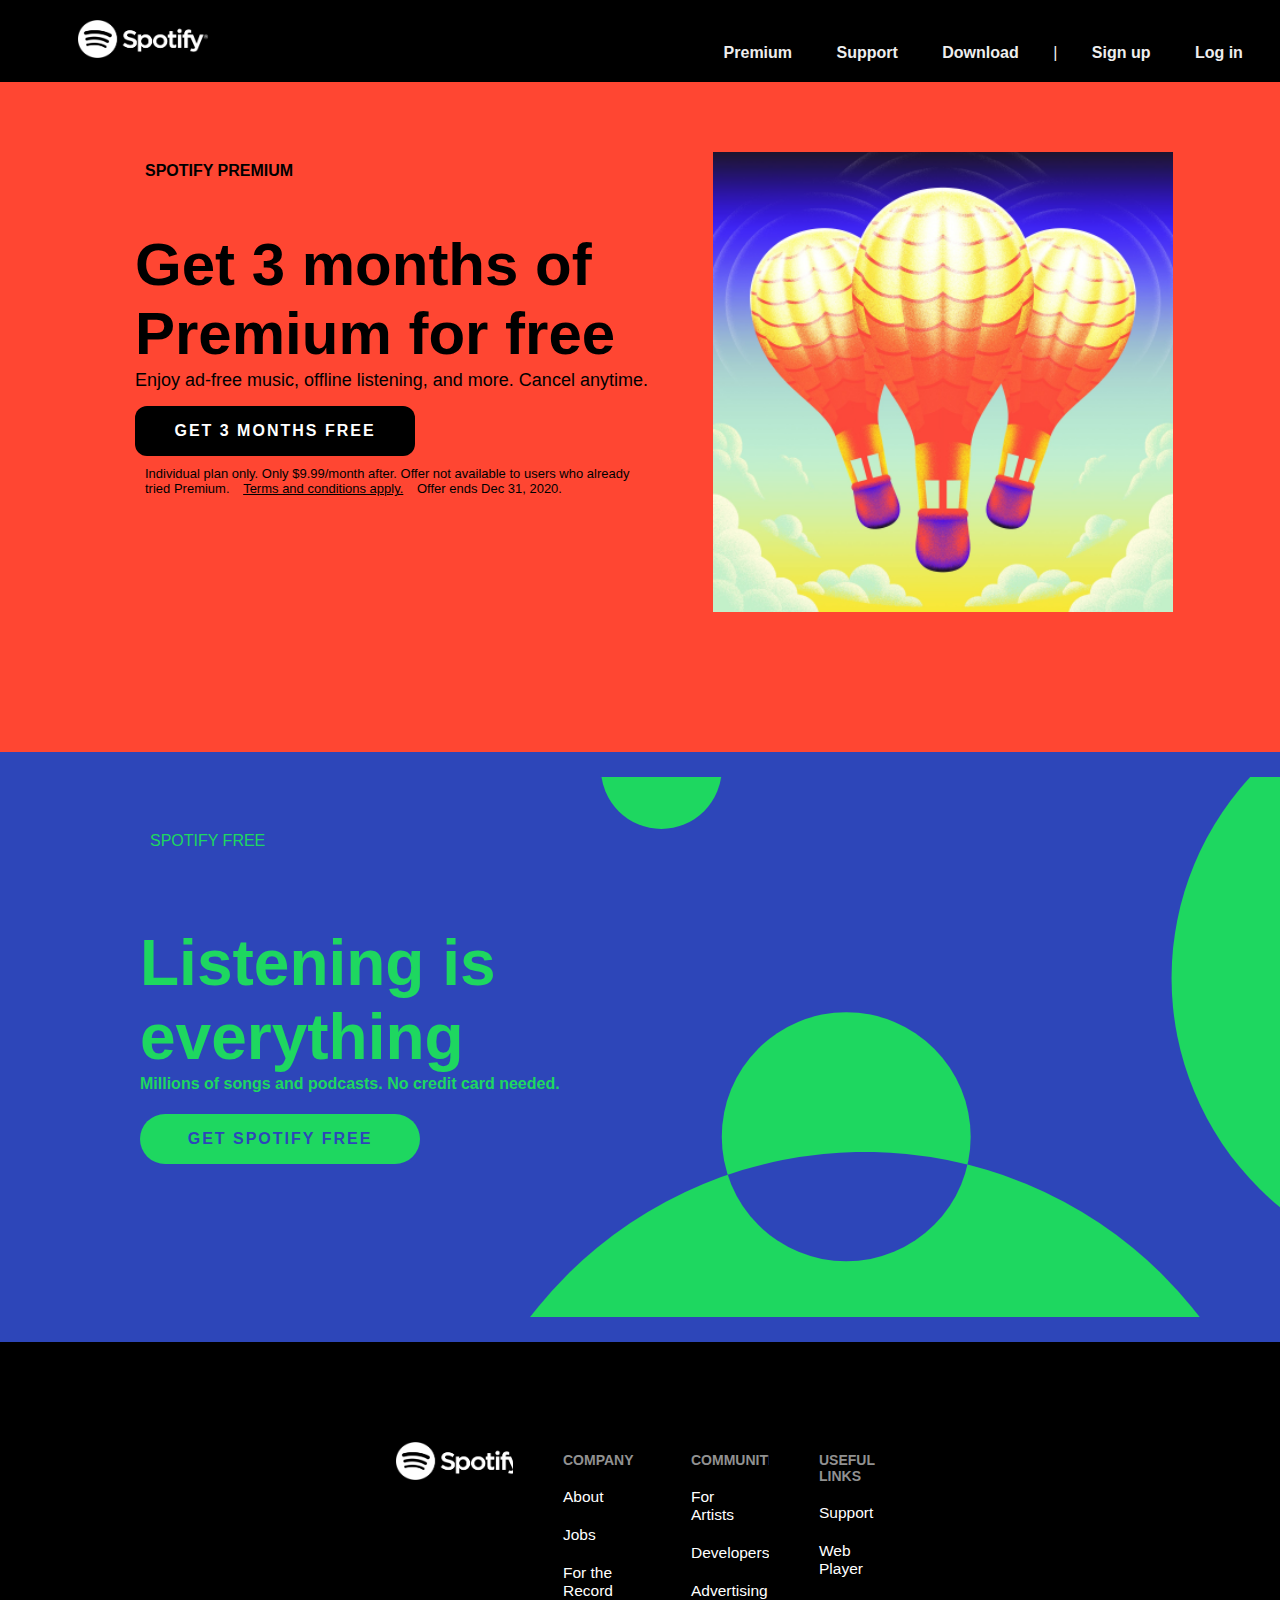
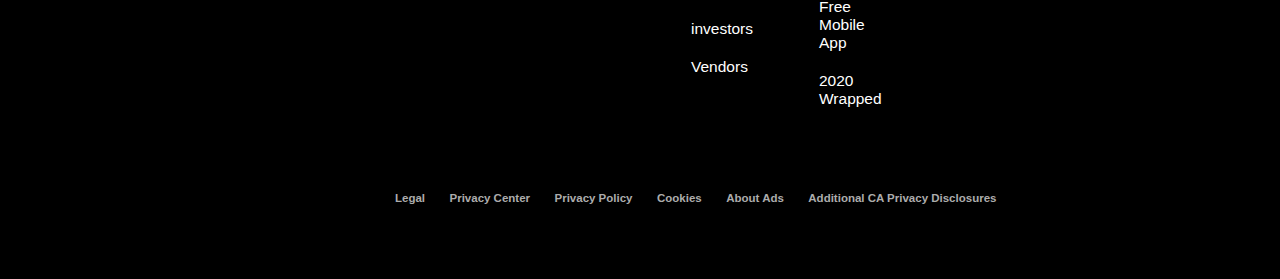
==== Spotify-login v1.0/index.html @ f6a8dc1d "Merged the styles and combined pages" ====
<!DOCTYPE html>
<html lang="en">

<head>
    <meta charset="UTF-8">
    <meta name="viewport" content="width=device-width, initial-scale=1.0">
    <title>Spotify Replica</title>
    <link rel="stylesheet" href="style.css">
    <link rel="stylesheet" href="homepgstyle.css">
</head>

<body>
    <header>
        <div class="container">
            <ul class="header-nav">
                <a class="header-menu" href="index.html"><img class="header-logo"
                        src="images/Spotify_Logo_CMYK_White.png"></a>
                <a class="header-menu" href="">Premium</a>
                <a class="header-menu" href="">Support</a>
                <a class="header-menu" href="">Download</a>
                <a class="divider">|</a>
                <a class="header-menu" href="">Sign up</a>
                <a class="header-menu" href="loginPage/login.html">Log in</a>
            </ul>
        </div>
    </header>
    <section class="main">
        <div class="wrapper">
            <div class="mtxt">
                <div id="top">
                    <p>
                        Spotify Premium
                    </p>
                </div>
                <div>
                    <h1>
                        Get 3 months of Premium for free
                    </h1>
                </div>
                <div>
                    <h2>Enjoy ad-free music, offline listening, and more. Cancel anytime.</h2>
                </div>
                <div class="button">
                    Get 3 Months Free
                </div>
                <div>
                    <p id="smol">
                        Individual plan only. Only $9.99/month after. Offer not available to users who already tried
                        Premium. <a href="https://www.spotify.com/legal/premium-promotional-offer-terms%22%3E">Terms
                            and conditions apply.</a> Offer ends Dec 31, 2020.
                    </p>

                </div>

            </div>
            <div class="mimage">
            </div>
        </div>
    </section>
    <section class="main2">
        <div class="wrapper">
            <div class="mtxt2">
                <div id="top">
                    <p>
                        Spotify Free
                    </p>
                </div>
                <div>
                    <h3>
                        Listening is everything
                    </h3>
                </div>
                <div>
                    <h4> Millions of songs and podcasts. No credit card needed.
                    </h4>
                </div>
                <div class="button2">
                    Get Spotify Free
                </div>
                <div>


                </div>
            </div>
        </div>
    </section>
    <footer>
        <div class="footer-container">
            <div class="footer-child"><a href="index.html"><img src="images/Spotify_Logo_CMYK_White.png"></a></div>
            <div class="footer-child">
                <ul class="footer-nav">
                    <p>COMPANY</p>
                    <a class="footer-menu" href="#">About</a>
                    <a class="footer-menu" href="#">Jobs</a>
                    <a class="footer-menu" href="#">For the Record</a>
                </ul>
            </div>
            <div class="footer-child">
                <ul class="footer-nav">
                    <p>COMMUNITIES</p>
                    <a class="footer-menu" href="#">For Artists</a>
                    <a class="footer-menu" href="#">Developers</a>
                    <a class="footer-menu" href="#">Advertising</a>
                    <a class="footer-menu" href="#">investors</a>
                    <a class="footer-menu" href="#">Vendors</a>
                </ul>
            </div>
            <div class="footer-child">
                <ul class="footer-nav">
                    <p>USEFUL LINKS</p>
                    <a class="footer-menu" href="#">Support</a>
                    <a class="footer-menu" href="#">Web Player</a>
                    <a class="footer-menu" href="#">Free Mobile App</a>
                    <a class="footer-menu" href="#">2020 Wrapped</a>
                </ul>
            </div>
        </div>

        <div class="footer-bot">
            <ul class="footer-info">
                <a class="footer-legal" href="#">Legal</a>
                <a class="footer-legal" href="#">Privacy Center</a>
                <a class="footer-legal" href="#">Privacy Policy</a>
                <a class="footer-legal" href="#">Cookies</a>
                <a class="footer-legal" href="#">About Ads</a>
                <a class="footer-legal" href="#">Additional CA Privacy Disclosures</a>
                <div class="Region">
                    <a class="Region-text" href="#">USA
                        <img class="us-flag" src="images/usflag.png"></a>
                    <p>@2020 Spotify AB</p>
                </div>

            </ul>
        </div>


    </footer>
</body>

</html>
---- Spotify-login v1.0/style.css ----
@import url(//db.onlinewebfonts.com/c/112ec584bfc481ccde03444e67f8fc3f?family=Circular+Spotify+Tx+T+Bold);
:root {
  --main1cl: rgb(255, 70, 50);
  --txt: black;
  --main2cl: #2d46b9;
  --txt2: #1ed760;
  --ft: "Circular Spotify Tx T Bold";
}
html {
  font-family: Arial, Helvetica, sans-serif;
}
body {
  margin: 0;
  width: 100%;
  font-family: var(--ft);
}
/*Header styling*/
.header-nav {
  list-style-type: none;
  padding: 0;
  margin: 0;
  background-color: black;
  padding: 20px;
  width: 100%;
}
.header-menu {
  text-decoration: none;
  color: #eeeeee;
  font-weight: bold;
  padding: 20px;
  width: 100%;
}
.divider {
  color: #eeeeee;
}
header {
  text-align: center;
  width: 100%;
}
.header-logo {
  width: 132px;
  height: 37.89px;
  margin-right: 470px;
}

a:hover {
  color: #52d54d;
}
/*main*/

body {
  font-family: "Montserrat", sans-serif;
  width: 100%;
  box-sizing: border-box;
  margin: 0;
  padding: 0;
}
/* entire orange section of page */
section.main {
  display: flex;
  flex-direction: column;
  align-items: center;
  background: var(--main1cl);
  box-sizing: border-box;
  text-align: left;
  margin: 35 16px;
  padding-top: 70px;
}
/* wraps both the text and image section */
.wrapper {
  display: flex;
  flex-direction: row;
}

.mtxt {
  width: 50%;
  padding-left: 50px;
  text-align: left;
}
.mtxt h1 {
  font-size: 60px;
  font-weight: 700;
  width: 500px;
  height: 100px;
}
.mtxt h2 {
  font-weight: 300;
  font-size: 18px;
  width: 600px;
}
/*ballon image section of page */
.mimage {
  background: url("images/balloon.png") no-repeat;
  width: 400px;
  height: 400px;
  display: flex;
  background-size: contain;
  margin: auto;
  padding-left: 60px;
  padding-bottom: 200px;
}
/*small text */
#smol {
  display: inline-block;
  font-size: 13px;
  width: 500px;
}
#smol a {
  color: var(--txt);
}
/*button animation there is a bug in this first one */
.button {
  background: var(--txt);
  width: 250px;
  padding: 15px;
  color: white;
  text-align: center;
  border-radius: 12px;
  text-transform: uppercase;
  font-weight: 700;
  line-height: 20px;
  letter-spacing: 2px;
  user-select: none;
  cursor: pointer;
}
.button:hover {
  animation: changecolor 1s;
}
@keyframes changecolor {
  from {
    background: var(--txt);
  }
  to {
    background: white;
    color: var(--txt);
  }
}
/*second half of page.*/

#top {
  text-transform: uppercase;
  font-weight: 700;
}
/* entire blue section of page */
section.main2 {
  display: flex;
  flex-direction: column;
  align-items: center;
  color: var(--txt2);
  background-position: center;
  background-color: var(--main2cl);
  background-repeat: no-repeat;
  background-image: url("images/circles.svg");
  background-size: 100%;
  box-sizing: border-box;
  text-align: left;
  margin: 35 16px;
  padding-top: 70px;
  min-height: 590px;
}
/*text area */
.mtxt2 {
  text-align: left;
  padding-right: 500px;
  display: flex;
  flex-direction: column;
}
.mtxt2 h3 {
  font-size: 64px;
  height: 64px;
  font-weight: 700;
  max-width: 500px;
}
.mtxt2 p {
  font-weight: 300;
  margin: 0;
  display: block;
  height: 20px;
}
/*new button */
.button2 {
  background: var(--txt2);
  width: 250px;
  padding: 15px;
  color: var(--main2cl);
  text-align: center;
  border-radius: 25px;
  text-transform: uppercase;
  font-weight: 700;
  line-height: 20px;
  letter-spacing: 2px;
  user-select: none;
  cursor: pointer;
}
.button2:hover {
  animation: changecolor normal 0.8s;
}
@keyframes changecolor {
  from {
    background: var(--txt2);
  }
  to {
    background: white;
    transform: scale(1.03);
    color: var(--txt);
  }
}

/*song grid */
.grid-section {
  text-align: center;
}
.main-upper {
  font-family: "Montserrat", sans-serif;
  font-style: normal;
  font-size: 48px;
  font-weight: 900;
  letter-spacing: -0.96px;
  text-align: center;
  margin-top: 24px;
  margin-bottom: 12px;
}

.main-lower {
  font-family: "Montserrat", sans-serif;
  font-style: normal;
  font-size: 18px;
  font-weight: 400;
  text-align: center;
  margin-top: 9px;
  margin-bottom: 24px;
}

.album-title {
  font-family: "Montserrat", sans-serif;
  font-style: normal;
  text-align: center;
  font-size: 32px;
  font-weight: 900;
  letter-spacing: -0.48px;
  margin-bottom: 8px;
  margin-top: 16px;
  user-select: none;
}

.album-artist {
  font-family: "Montserrat", sans-serif;
  color: rgb(145, 148, 150);
  font-style: normal;
  text-align: center;
  font-size: 18px;
  font-weight: 400;
  margin-bottom: 18px;
  margin-top: 9px;
  user-select: none;
}

.album-btn {
  font-family: "Montserrat", sans-serif;
  color: rgb(30, 215, 96);
  background-color: rgba(0, 0, 0, 0);
  font-size: 14px;
  font-weight: 700;
  letter-spacing: 2px;
  border: none;
  user-select: none;
  cursor: pointer;
}

.btn {
  background-color: white;
  border-radius: 500px;
  border: black;
  box-shadow: rgb(97, 100, 103) 0px 0px 0px 2px inset;
  color: rgb(97, 100, 103);
  font-family: "Montserrat", sans-serif;
  font-size: 14px;
  font-weight: 700;
  letter-spacing: 2px;
  margin-bottom: 70px;
  padding-bottom: 18px;
  padding-left: 48px;
  padding-right: 48px;
  padding-top: 16px;
  text-align: center;
  text-transform: uppercase;
  transition: all 0.3s ease-in-out;
}

.btn:hover {
  color: white;
  background-color: rgb(97, 100, 103);
}

.contain {
  display: flex;
  flex-flow: row wrap;
  align-items: center;
  justify-content: center;
  flex-wrap: wrap;
  margin: 0;
  padding: 0;
}

.box {
  position: relative;
  height: 374px;
  width: 374px;
  margin: 0.5rem;
  box-shadow: 1px 1px 16px -2px rgba(0, 0, 0, 0.3);
  font-size: 2rem;
  text-align: center;
  opacity: 1;
}

.album-txt {
  position: absolute;
  left: 50%;
  top: 50%;
  transform: translate(-50%, -50%);
  z-index: 1;
  color: white;
  opacity: 0;
  transition: opacity 0.5s cubic-bezier(0.5, 0, 0, 1) 0s;
  height: 374px;
  width: 374px;
  display: flex;
  flex-direction: column;
  justify-content: center;
}

/* .box:hover {
      opacity: 1;
  } */

.album-txt:hover {
  opacity: 1;
  background-color: rgba(0, 0, 0, 0.8);
}

.album {
  width: 100%;
  position: relative;
}

/*Footer Styling*/
p {
  margin: 0;
  padding: 10px;
}
.footer-container {
  color: rgb(145, 145, 145);
  font-weight: bold;
  font-size: 14px;
  background-color: black;
  width: 100%;
  height: 20rem;
  padding-top: 100px;
  padding-left: 385px;
}
.footer-menu {
  text-decoration: none;
  color: #ffff;
  font-weight: lighter;
  font-size: 15.5px;
  display: block;
}
.footer-nav {
  background-color: black;
  margin: 0;
}
.footer-child {
  width: 10%;
  float: left;
}
a {
  padding: 10px;
}
.footer-info {
  background-color: black;
  margin: 0;
  color: white;
  padding-left: 385px;
  border: none;
  width: 100%;
  padding-bottom: 65px;
}
.footer-legal {
  text-decoration: none;
  color: rgb(172, 172, 172);
  font-size: 11.5px;
  font-weight: bold;
}
.footer-child img {
  width: 132px;
  height: 37.89px;
  margin-right: 470px;
}
.Region {
  display: inline-block;
  color: rgb(168, 168, 168);
  padding-left: 370px;
  font-size: 11.5px;
  font-weight: bolder;
}
.Region-text {
  text-decoration: none;
  color: rgb(156, 156, 156);
  padding-left: 55px;
}
.us-flag {
  width: 24px;
  height: 18px;
}
.region img {
  width: 132px;
  height: 37.89px;
  margin-right: 470px;
}

#circle {
  width: 50px;
  height: 50px;
  -webkit-border-radius: 25px;
  -moz-border-radius: 25px;
  border-radius: 25px;
  background: blue;
}
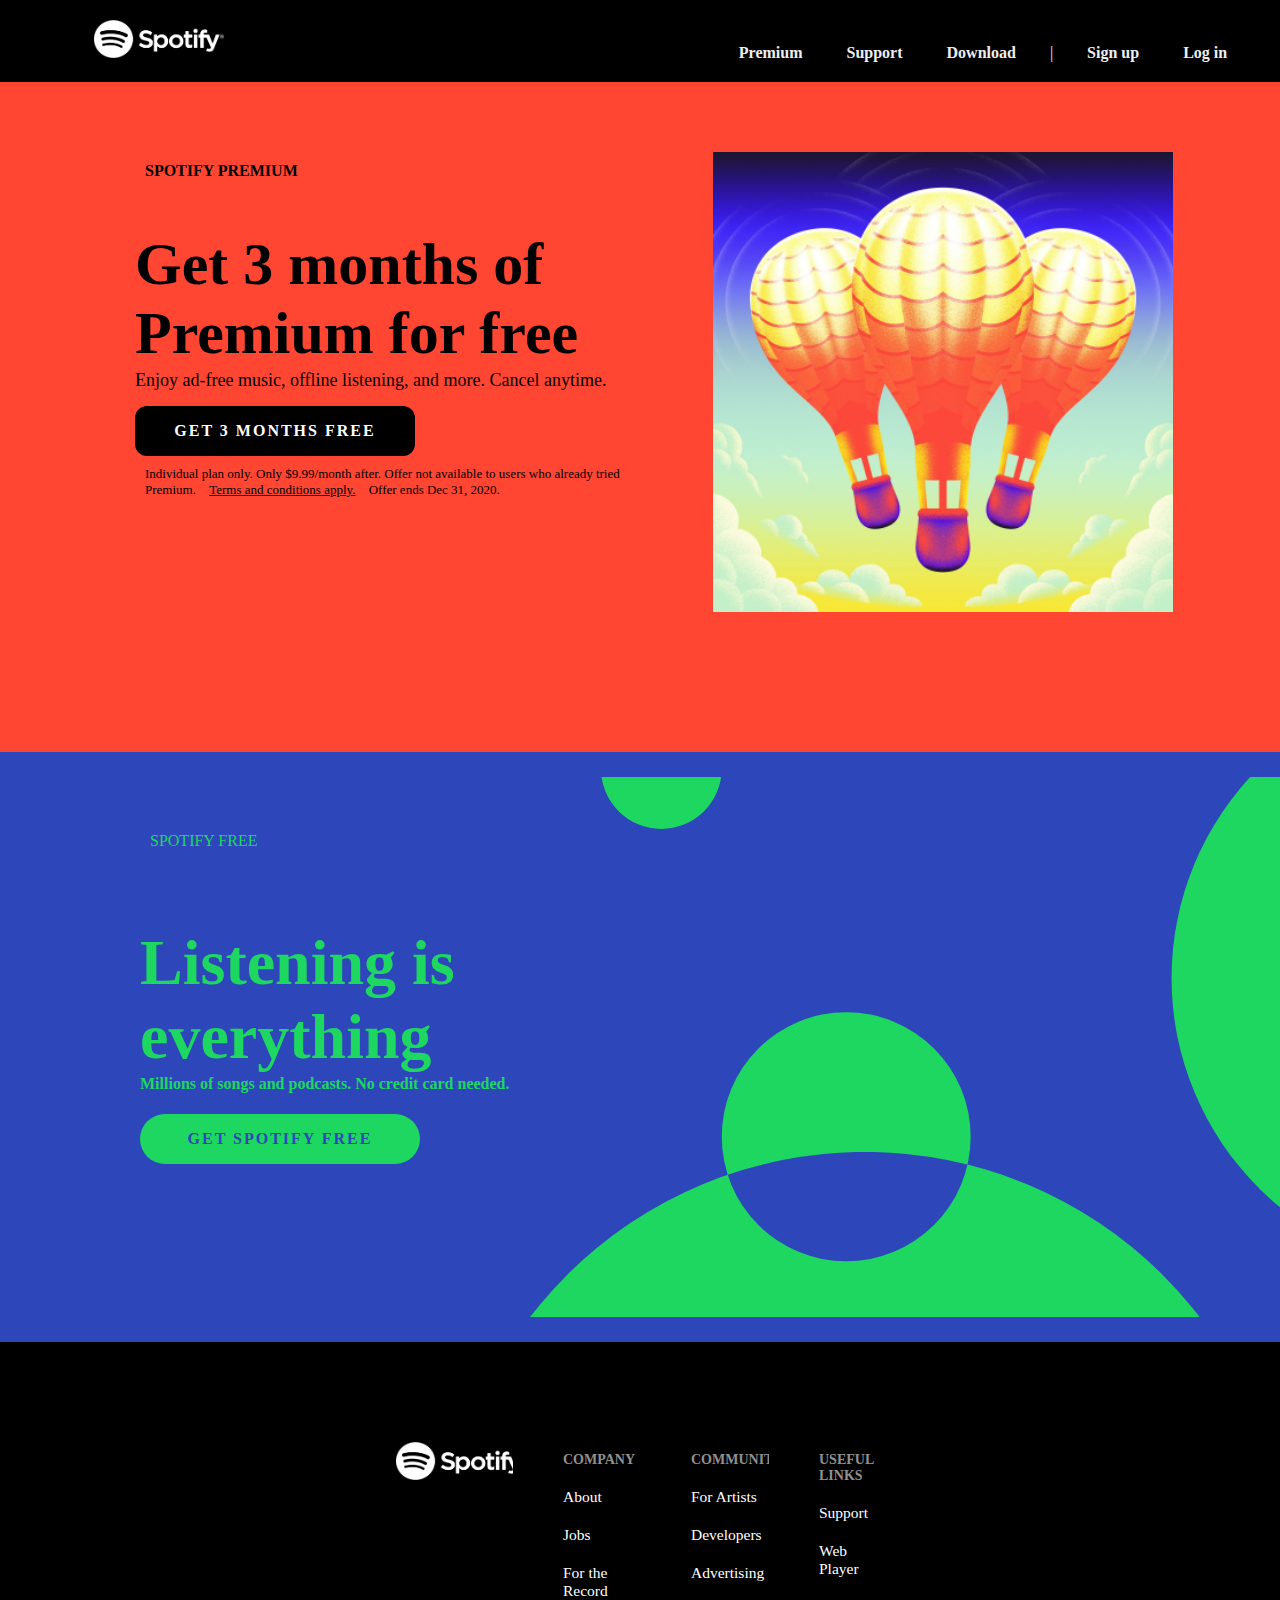
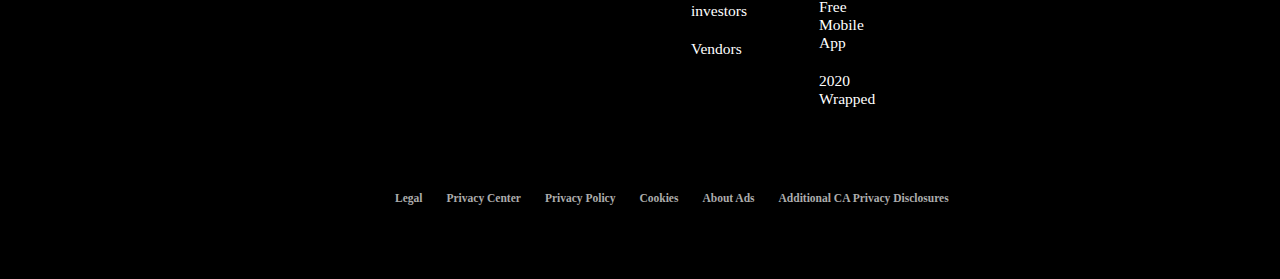
==== commit 85c79158: "Added js animation to user page" ====
--- a/Spotify-login v1.0/index.html
+++ b/Spotify-login v1.0/index.html
@@ -6,10 +6,11 @@
     <meta name="viewport" content="width=device-width, initial-scale=1.0">
     <title>Spotify Replica</title>
     <link rel="stylesheet" href="style.css">
-    <link rel="stylesheet" href="homepgstyle.css">
+
 </head>
 
 <body>
+
     <header>
         <div class="container">
             <ul class="header-nav">
--- a/Spotify-login v1.0/style.css
+++ b/Spotify-login v1.0/style.css
@@ -7,12 +7,14 @@
   --ft: "Circular Spotify Tx T Bold";
 }
 html {
-  font-family: Arial, Helvetica, sans-serif;
+  font-family: var(--ft);
 }
 body {
   margin: 0;
-  width: 100%;
-  font-family: var(--ft);
+  padding: 0;
+  max-width: 100%;
+  box-sizing: border-box;
+  overflow-x: hidden;
 }
 /*Header styling*/
 .header-nav {
@@ -42,19 +44,18 @@
   height: 37.89px;
   margin-right: 470px;
 }
-
+.stick {
+  top: 0;
+  background: rgba(0, 0, 0, 0.8);
+  position: fixed;
+  width: 100%;
+  z-index: 1;
+}
 a:hover {
   color: #52d54d;
 }
 /*main*/
 
-body {
-  font-family: "Montserrat", sans-serif;
-  width: 100%;
-  box-sizing: border-box;
-  margin: 0;
-  padding: 0;
-}
 /* entire orange section of page */
 section.main {
   display: flex;
